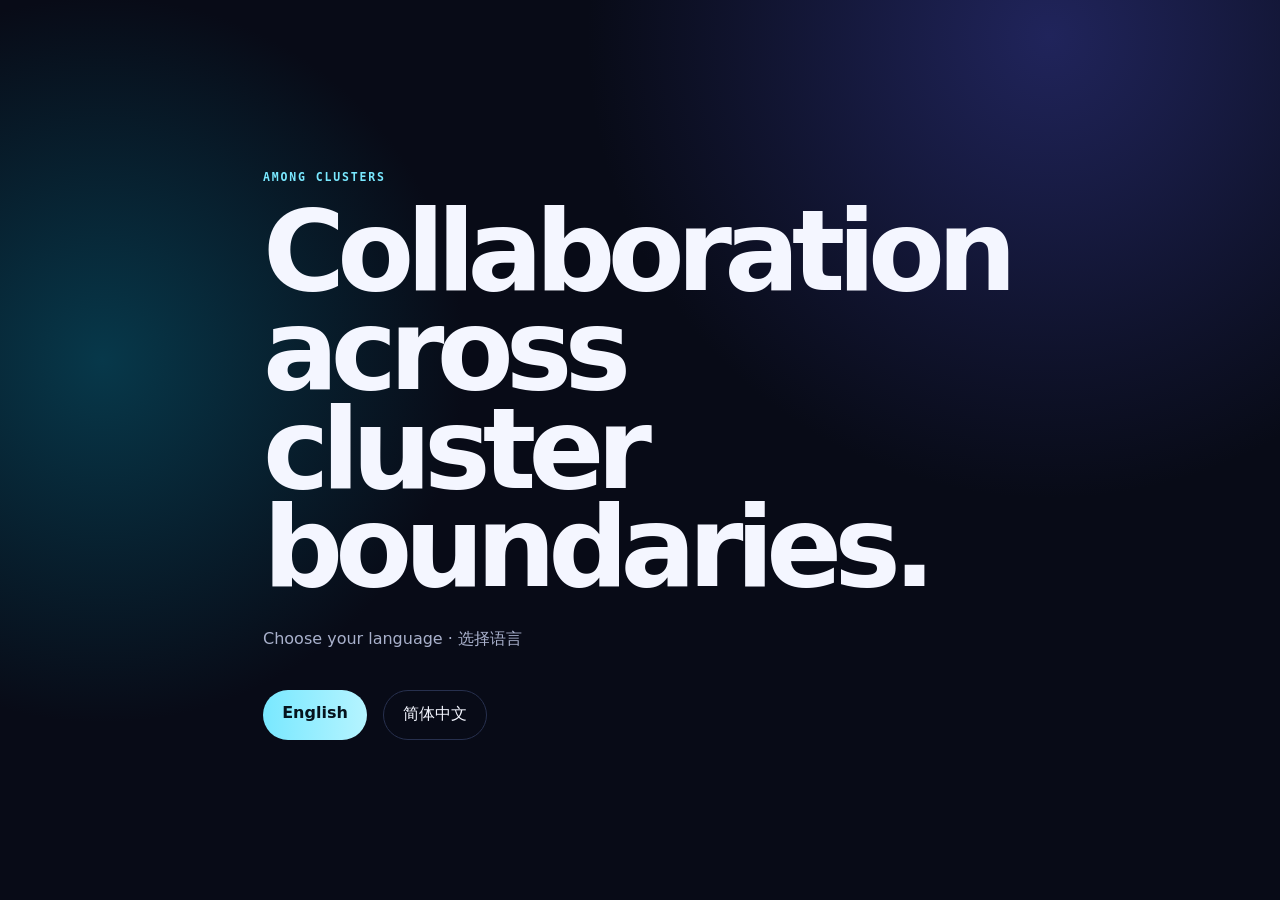
==== index.html @ f0ce1522 "feat(website): launch bilingual product site Issue: among-clusters/website#1 Change-Id: chg_among_bi" ====
<!doctype html>
<html lang="en">
<head><meta charset="utf-8"><meta name="viewport" content="width=device-width,initial-scale=1"><meta name="description" content="Choose a language for the Among Clusters product website."><title>Among Clusters</title><link rel="stylesheet" href="./styles.css"></head>
<body class="language-gate"><main class="language-card"><p class="kicker">AMONG CLUSTERS</p><h1>Collaboration across cluster boundaries.</h1><p>Choose your language · 选择语言</p><div class="actions"><a class="primary" href="./en/">English</a><a href="./zh-CN/">简体中文</a></div></main></body>
</html>
---- styles.css ----
:root{color-scheme:dark;--bg:#080b17;--panel:#10162a;--ink:#f4f6ff;--muted:#a9b1cc;--line:#27304e;--cyan:#79e8ff;--violet:#a994ff;font-family:Inter,ui-sans-serif,system-ui,-apple-system,sans-serif}*{box-sizing:border-box}html{scroll-behavior:smooth}body{margin:0;background:radial-gradient(circle at 82% 4%,#20245b 0,transparent 34%),radial-gradient(circle at 8% 40%,#07384a 0,transparent 28%),var(--bg);color:var(--ink)}a{color:inherit;text-decoration:none}header,footer{max-width:1200px;margin:auto;padding:1.5rem 2rem;display:flex;align-items:center;justify-content:space-between;gap:2rem}.brand{font-weight:800;letter-spacing:-.03em}nav{display:flex;gap:1.4rem;color:var(--muted);font-size:.92rem}main{max-width:1200px;margin:auto;padding:0 2rem}.hero{padding:7rem 0 8rem;max-width:980px}.kicker{color:var(--cyan);font:750 .72rem/1 ui-monospace,SFMono-Regular,monospace;letter-spacing:.16em;text-transform:uppercase}h1{font-size:clamp(3.7rem,9vw,8.5rem);line-height:.88;letter-spacing:-.07em;margin:1.2rem 0 2rem}.lead{max-width:780px;font-size:clamp(1.1rem,2vw,1.45rem);line-height:1.65;color:var(--muted)}.actions{display:flex;flex-wrap:wrap;gap:1rem;margin-top:2.5rem}.actions a,.button{padding:.85rem 1.2rem;border:1px solid var(--line);border-radius:999px}.actions .primary,.primary.button{background:linear-gradient(90deg,var(--cyan),#b5f4ff);color:#06131d;border:0;font-weight:800}.cards{display:grid;grid-template-columns:repeat(3,1fr);gap:1px;background:var(--line);border:1px solid var(--line)}article{background:rgba(16,22,42,.92);padding:2rem;min-height:250px}article span,article p,.flow small,.split li,.callout p{color:var(--muted)}article span{font-family:ui-monospace,monospace}h2{font-size:clamp(1.8rem,4vw,3.7rem);line-height:1.05;letter-spacing:-.045em}article h2{font-size:1.4rem;margin-top:3rem}article p{line-height:1.65}.flow,.split,.callout{padding:7rem 0;border-top:1px solid var(--line);margin-top:7rem}.rail{display:grid;grid-template-columns:1fr auto 1fr auto 1fr auto 1fr;gap:1rem;align-items:center;margin-top:3rem}.rail div{padding:1.4rem;border:1px solid var(--line);background:rgba(16,22,42,.72);min-height:180px}.rail b{display:grid;place-items:center;width:2rem;height:2rem;border-radius:50%;background:var(--violet);color:#0a0c19}.rail strong,.rail small{display:block;margin-top:1rem}.rail i{color:var(--cyan);font-style:normal}.split{display:grid;grid-template-columns:1fr 1fr;gap:5rem}.split ol{margin:0;padding-left:1.2rem}.split li{padding:.65rem 0;line-height:1.6}.text-link{display:inline-block;margin-top:1rem;color:var(--cyan)}.callout{padding-bottom:7rem;max-width:850px}.callout p{line-height:1.7;margin-bottom:2rem}footer{border-top:1px solid var(--line);color:var(--muted);font-size:.8rem}.language-gate{min-height:100vh;display:grid;place-items:center}.language-card{max-width:850px;padding:3rem}.language-card h1{font-size:clamp(3rem,9vw,7rem)}.language-card>p:not(.kicker){color:var(--muted)}@media(max-width:850px){header,footer{align-items:flex-start;flex-direction:column}nav{flex-wrap:wrap}.cards,.split{grid-template-columns:1fr}.rail{grid-template-columns:1fr}.rail i{transform:rotate(90deg);justify-self:start}.hero{padding:4rem 0 6rem}.flow,.split,.callout{margin-top:4rem;padding:4rem 0}}
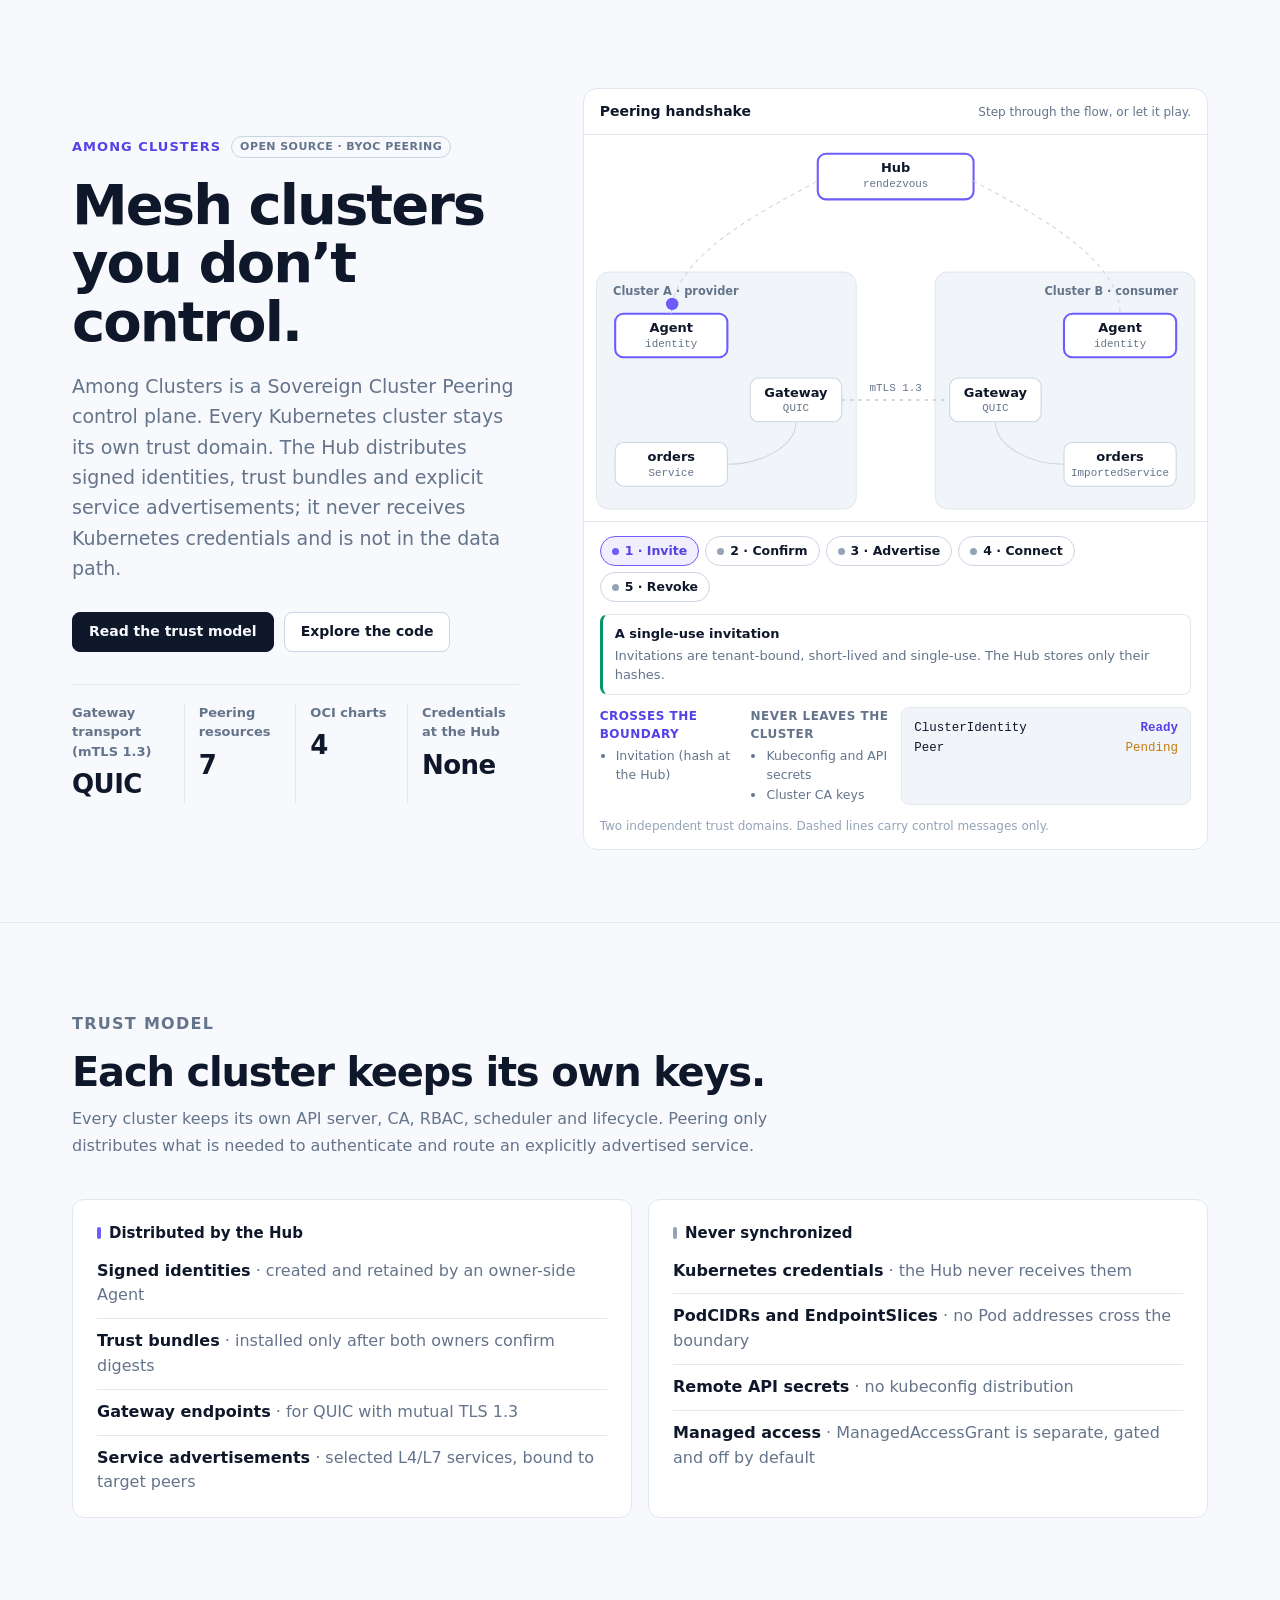
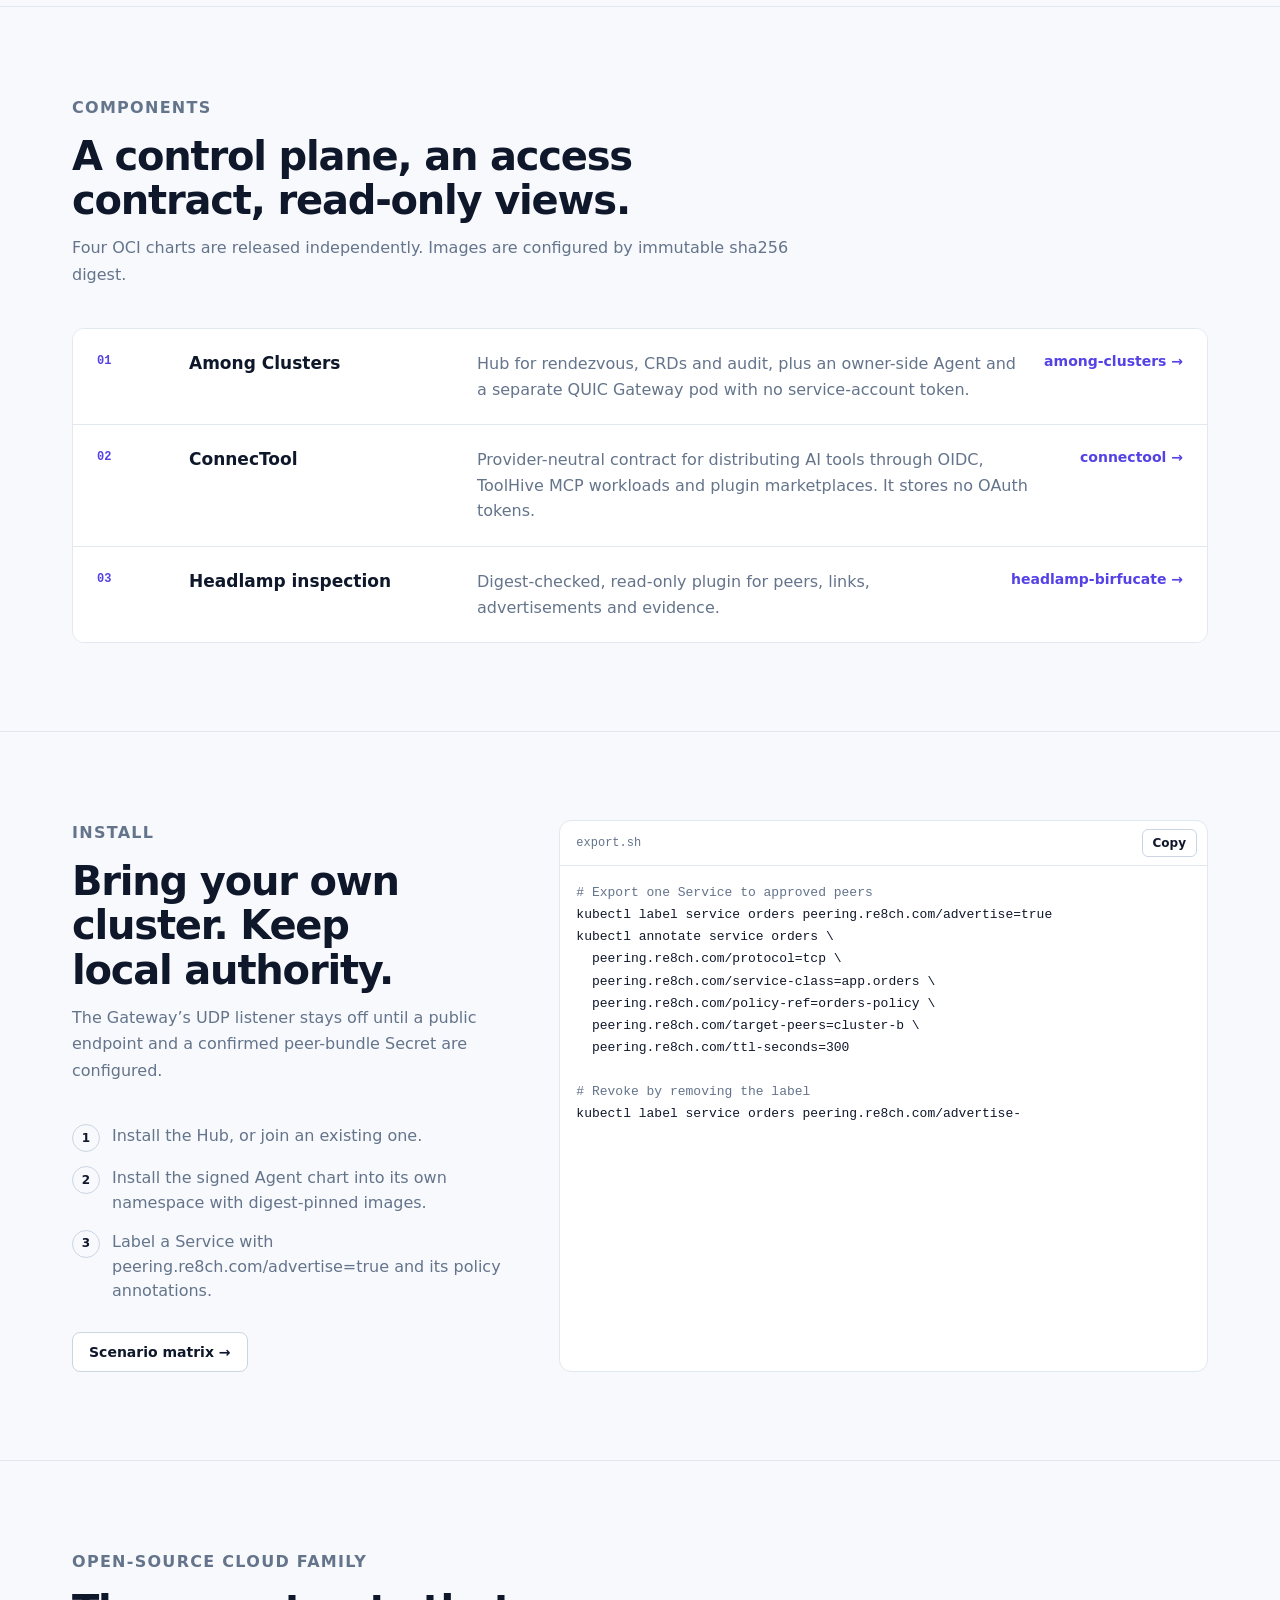
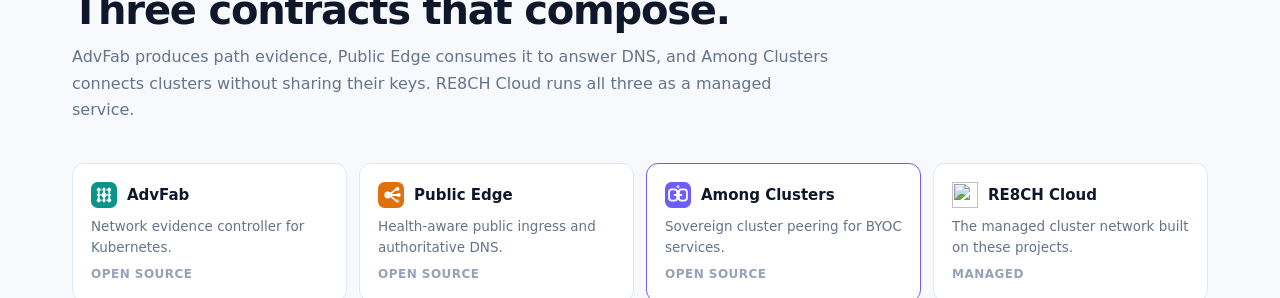
==== commit 8f7c21d9: "feat(website): redesign on the shared open-source cloud design system Light design system shared wit" ====
--- a/index.html
+++ b/index.html
@@ -1,5 +1 @@
-<!doctype html>
-<html lang="en">
-<head><meta charset="utf-8"><meta name="viewport" content="width=device-width,initial-scale=1"><meta name="description" content="Choose a language for the Among Clusters product website."><title>Among Clusters</title><link rel="stylesheet" href="./styles.css"></head>
-<body class="language-gate"><main class="language-card"><p class="kicker">AMONG CLUSTERS</p><h1>Collaboration across cluster boundaries.</h1><p>Choose your language · 选择语言</p><div class="actions"><a class="primary" href="./en/">English</a><a href="./zh-CN/">简体中文</a></div></main></body>
-</html>
+<!doctype html><html lang="en"><head><meta charset="utf-8"><meta name="viewport" content="width=device-width, initial-scale=1"><meta http-equiv="refresh" content="0; url=./en/"><link rel="canonical" href="https://among-clusters.github.io/website/en/"><title>Among Clusters</title></head><body><p><a href="./en/">Among Clusters</a></p></body></html>
